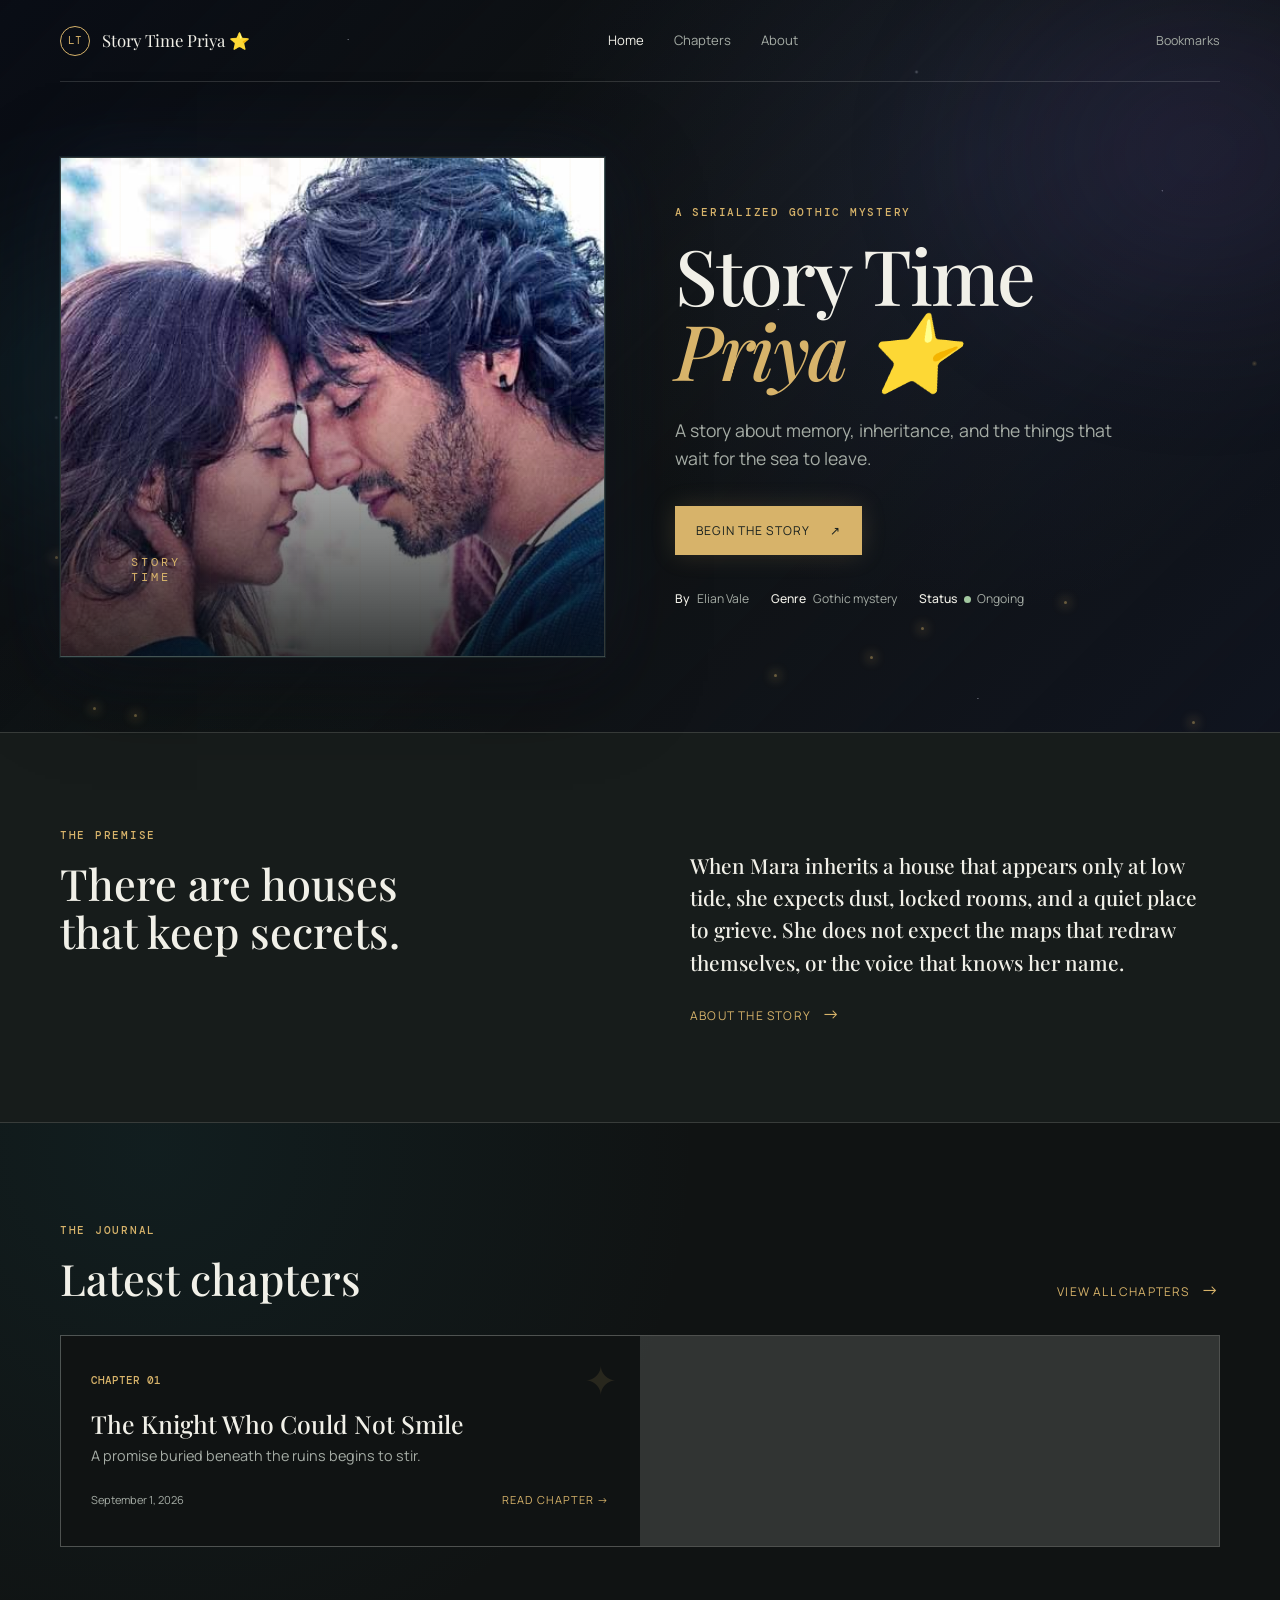
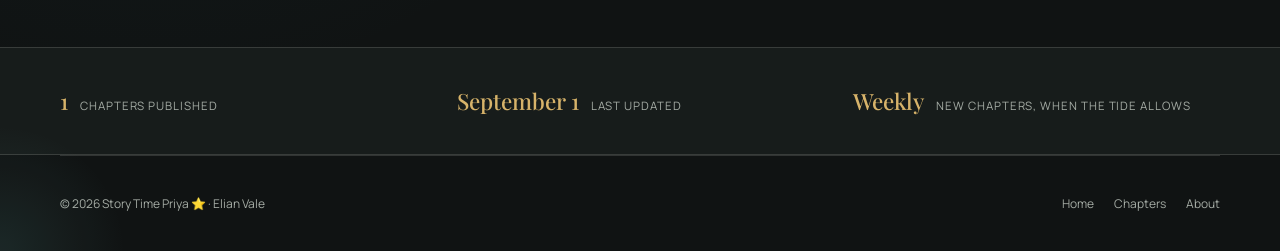
==== index.html @ 5fd2e77a "Create Story Time Priya website" ====
<!doctype html>
<html lang="en">
<head>
  <meta charset="utf-8"><meta name="viewport" content="width=device-width, initial-scale=1">
  <meta name="description" content="Story Time Priya, a serialized story by Elian Vale.">
  <meta property="og:title" content="Story Time Priya ⭐"><meta property="og:type" content="website">
  <title>Story Time Priya ⭐ | A serialized story</title>
  <link rel="stylesheet" href="css/style.css"><link rel="stylesheet" href="css/responsive.css">
</head>
<body data-page="home">
  <div id="site-header"></div>
  <main>
    <section class="hero wrap" aria-labelledby="story-title">
      <div class="hero-art" aria-label="Story Time Priya cover artwork"><img src="assets/images/story-cover.jpg" alt="Priya and her companion sharing a tender moment" onerror="this.hidden=true"><span class="moon"></span><span class="house-mark">STORY<br>TIME</span></div>
      <div class="hero-copy reveal"><p class="eyebrow">A serialized gothic mystery</p><h1 id="story-title">The House<br><em>at Low Tide</em></h1><p class="hero-dek">A story about memory, inheritance, and the things that wait for the sea to leave.</p><div class="hero-actions"><a class="button button-primary" id="start-reading" href="reader.html?chapter=1">Begin the story <span>↗</span></a><a class="text-link" id="continue-reading" href="reader.html?chapter=1" hidden>Continue reading <span>→</span></a></div><div class="hero-meta"><span><b>By</b> Elian Vale</span><span><b>Genre</b> Gothic mystery</span><span><b>Status</b> <i class="status-dot"></i> Ongoing</span></div></div>
    </section>
    <section class="intro-band"><div class="wrap info-grid"><div><p class="eyebrow">The premise</p><h2>There are houses<br>that keep secrets.</h2></div><div><p class="body-large">When Mara inherits a house that appears only at low tide, she expects dust, locked rooms, and a quiet place to grieve. She does not expect the maps that redraw themselves, or the voice that knows her name.</p><a class="text-link" href="about.html">About the story <span>→</span></a></div></div></section>
    <section class="latest wrap" aria-labelledby="latest-title"><div class="section-heading"><div><p class="eyebrow">The journal</p><h2 id="latest-title">Latest chapters</h2></div><a class="text-link" href="chapters.html">View all chapters <span>→</span></a></div><div id="latest-chapters" class="chapter-grid"></div></section>
    <section class="stats-band"><div class="wrap stats-grid"><div><strong id="published-count">0</strong><span>chapters published</span></div><div><strong id="last-updated">—</strong><span>last updated</span></div><div><strong>Weekly</strong><span>new chapters, when the tide allows</span></div></div></section>
  </main>
  <div id="site-footer"></div><div id="toast" role="status" aria-live="polite"></div>
  <script src="data/chapters.js"></script><script src="js/settings.js"></script><script src="js/progress.js"></script><script src="js/app.js"></script>
</body></html>
---- css/style.css ----
@import url('https://fonts.googleapis.com/css2?family=DM+Mono:wght@400;500&family=Manrope:wght@400;500;600;700&family=Playfair+Display:ital,wght@0,500;0,600;1,500;1,600&display=swap');
:root{--bg:#101313;--surface:#171c1b;--surface-2:#202725;--text:#f1f0e8;--muted:#a5aca5;--accent:#d7b36a;--accent-2:#91aaa0;--border:rgba(241,240,232,.15);--reader-bg:#171c1b;--reader-text:#e9e6dc;--shadow:0 22px 70px rgba(0,0,0,.3);--sans:'Manrope',sans-serif;--display:'Playfair Display',Georgia,serif;--mono:'DM Mono',monospace}
[data-theme="light"]{--bg:#f4f1e9;--surface:#fffdf8;--surface-2:#e9e4d9;--text:#1e2825;--muted:#5e6a64;--border:rgba(30,40,37,.16);--reader-bg:#fffdf8;--reader-text:#27332e;--shadow:0 22px 70px rgba(53,45,30,.12)}
[data-theme="sepia"]{--bg:#2a2119;--surface:#392d21;--surface-2:#493a2a;--text:#f1dec0;--muted:#c4aa87;--accent:#e2b979;--border:rgba(241,222,192,.18);--reader-bg:#3a2d21;--reader-text:#f1dec0}
*{box-sizing:border-box}html{scroll-behavior:smooth}body{margin:0;background:var(--bg);color:var(--text);font-family:var(--sans);line-height:1.6}a{color:inherit;text-decoration:none}button,input,select{font:inherit}button{cursor:pointer}button:focus-visible,a:focus-visible,input:focus-visible,select:focus-visible{outline:2px solid var(--accent);outline-offset:4px}.wrap{width:min(1160px,calc(100% - 80px));margin-inline:auto}.site-header{height:82px;display:flex;align-items:center;justify-content:space-between;border-bottom:1px solid var(--border);position:relative;z-index:5}.brand{display:flex;align-items:center;gap:12px;font-family:var(--display);font-size:1.05rem}.brand-mark{width:30px;height:30px;border:1px solid var(--accent);border-radius:50%;display:grid;place-items:center;color:var(--accent);font-family:var(--mono);font-size:.7rem}.main-nav{display:flex;gap:30px;color:var(--muted);font-size:.82rem}.main-nav a:hover,.main-nav a[aria-current="page"]{color:var(--text)}.header-actions{display:flex;align-items:center;gap:12px}.header-actions a{font-size:.78rem;color:var(--muted)}.menu-toggle{display:none;background:none;border:0;color:var(--text);font-size:1.4rem}.hero{min-height:650px;display:grid;grid-template-columns:1fr 1fr;gap:70px;align-items:center;padding-block:70px}.hero-art{height:500px;position:relative;overflow:hidden;background:linear-gradient(155deg,#273b3c,#111a1a 60%,#0d1010);border:1px solid var(--border);box-shadow:var(--shadow)}.hero-art:after{content:"";position:absolute;inset:0;background:linear-gradient(180deg,transparent 35%,rgba(7,10,10,.8)),repeating-linear-gradient(90deg,transparent 0 28px,rgba(215,179,106,.05) 29px 30px);}.moon{position:absolute;width:180px;height:180px;border-radius:50%;background:#e7d4a3;top:72px;right:70px;box-shadow:0 0 80px rgba(229,205,142,.23)}.house-mark{position:absolute;z-index:1;left:70px;bottom:72px;font-family:var(--mono);font-size:.78rem;line-height:1.15;letter-spacing:.25em;color:var(--accent)}.eyebrow{font:500 .68rem var(--mono);text-transform:uppercase;letter-spacing:.16em;color:var(--accent);margin:0 0 18px}.hero h1,.page-heading h1{font:500 clamp(3rem,6vw,5.7rem)/.98 var(--display);letter-spacing:-.03em;margin:0}.hero h1 em,.page-heading h1 em{color:var(--accent);font-weight:500}.hero-dek{color:var(--muted);font-size:1.1rem;max-width:450px;margin:28px 0}.hero-actions{display:flex;align-items:center;gap:24px;margin:34px 0}.button{display:inline-flex;align-items:center;gap:20px;border:1px solid transparent;padding:14px 20px;font-size:.76rem;text-transform:uppercase;letter-spacing:.08em;transition:.2s}.button-primary{background:var(--accent);color:#18201e}.button-primary:hover{background:#efcb82;transform:translateY(-2px)}.button-ghost{border-color:var(--border)}.button-ghost:hover{border-color:var(--accent);color:var(--accent)}.text-link{font-size:.75rem;text-transform:uppercase;letter-spacing:.1em;color:var(--accent)}.text-link span{font-size:1.1rem;margin-left:8px}.hero-meta{display:flex;gap:22px;color:var(--muted);font-size:.76rem;flex-wrap:wrap}.hero-meta b{color:var(--text);font-weight:500;margin-right:5px}.status-dot{display:inline-block;width:7px;height:7px;background:#a2c8a0;border-radius:50%;margin-right:4px}.intro-band,.stats-band{background:var(--surface);border-block:1px solid var(--border)}.intro-band{padding:95px 0}.info-grid{display:grid;grid-template-columns:1fr 1fr;gap:100px}.info-grid h2,.section-heading h2,.reading-progress-summary h2{font:500 2.7rem/1.1 var(--display);margin:0}.body-large{font:500 1.3rem/1.55 var(--display);max-width:520px}.latest{padding-block:100px}.section-heading{display:flex;justify-content:space-between;align-items:end;margin-bottom:32px}.chapter-grid{display:grid;grid-template-columns:repeat(2,1fr);gap:1px;background:var(--border);border:1px solid var(--border)}.chapter-card{background:var(--bg);padding:30px;min-height:210px;transition:.25s}.chapter-card:hover{background:var(--surface-2)}.chapter-card .chapter-number{font:500 .7rem var(--mono);color:var(--accent)}.chapter-card h3{font:500 1.55rem var(--display);margin:16px 0 4px}.chapter-card p{color:var(--muted);margin:0 0 24px;font-size:.9rem}.card-footer{display:flex;justify-content:space-between;align-items:center;font-size:.69rem;color:var(--muted)}.card-footer a{color:var(--accent);text-transform:uppercase;letter-spacing:.1em}.stats-band{padding:38px 0}.stats-grid{display:grid;grid-template-columns:repeat(3,1fr);gap:30px}.stats-grid div{display:flex;align-items:baseline;gap:12px}.stats-grid strong{font:500 1.4rem var(--display);color:var(--accent)}.stats-grid span{font-size:.72rem;color:var(--muted);text-transform:uppercase;letter-spacing:.08em}.site-footer{padding:38px 0;border-top:1px solid var(--border);font-size:.75rem;color:var(--muted)}.footer-inner{display:flex;justify-content:space-between;gap:20px}.footer-nav{display:flex;gap:20px}.page-main{padding-block:100px 120px}.page-heading{max-width:680px;margin-bottom:70px}.page-heading>p:last-child{color:var(--muted);font-size:1.1rem;margin-top:24px}.library-tools{display:flex;justify-content:space-between;gap:20px;align-items:center;padding-bottom:18px;border-bottom:1px solid var(--border)}.search-box{display:flex;align-items:center;gap:12px;max-width:520px;width:100%;color:var(--accent);border-bottom:1px solid var(--border);padding:8px 0}.search-box input{border:0;background:none;color:var(--text);outline:0;width:100%;font-size:.9rem}.sort-label{color:var(--muted);font-size:.78rem}.sort-label select{background:var(--surface);color:var(--text);border:1px solid var(--border);padding:9px 12px;margin-left:8px}.library-list{margin-bottom:80px}.library-row{display:grid;grid-template-columns:70px 1fr auto auto;align-items:center;gap:24px;padding:25px 0;border-bottom:1px solid var(--border)}.library-row:hover h2{color:var(--accent)}.library-row .row-number{font:500 .72rem var(--mono);color:var(--accent)}.library-row h2{font:500 1.35rem var(--display);margin:0}.library-row p{color:var(--muted);margin:3px 0 0;font-size:.82rem}.row-date{font-size:.72rem;color:var(--muted)}.row-status{font:500 .64rem var(--mono);text-transform:uppercase;color:var(--accent)}.row-status.upcoming{color:var(--muted)}.reading-progress-summary{display:flex;justify-content:space-between;align-items:center;padding:44px;background:var(--surface);border:1px solid var(--border)}.reading-progress-summary p{color:var(--muted)}.about-layout{display:grid;grid-template-columns:1fr 1fr;gap:100px}.about-pull{font:500 2rem/1.25 var(--display);color:var(--accent);max-width:400px}.about-copy{max-width:530px}.about-copy>p{color:var(--muted)}.about-copy h2{font:500 1.8rem var(--display);margin-top:60px}.details{border-block:1px solid var(--border);margin:35px 0;padding-block:12px}.details div{display:flex;justify-content:space-between;padding:12px 0;font-size:.82rem}.details dt{color:var(--accent)}.details dd{margin:0;color:var(--muted);text-align:right}.error-state{padding:150px 0;text-align:center}.error-state h1{font:500 3.2rem var(--display)}.error-state p{color:var(--muted);margin-bottom:30px}.toast{position:fixed;right:24px;bottom:24px;padding:13px 18px;background:var(--accent);color:#17201d;font-size:.78rem;z-index:10;transform:translateY(120px);transition:.25s}.toast.show{transform:translateY(0)}
@media (prefers-reduced-motion:reduce){*,*::before,*::after{animation-duration:.01ms!important;transition-duration:.01ms!important;scroll-behavior:auto!important}}
---- css/responsive.css ----
@media(max-width:800px){.wrap{width:min(100% - 36px,600px)}.site-header{height:70px}.main-nav,.header-actions a{display:none}.menu-toggle{display:block}.site-header .main-nav.open{display:flex;position:absolute;top:70px;left:0;right:0;background:var(--surface);padding:20px;flex-direction:column;gap:18px;border-bottom:1px solid var(--border)}.hero{grid-template-columns:1fr;gap:42px;padding-block:45px 70px}.hero-art{height:330px;order:2}.moon{width:120px;height:120px;top:45px;right:45px}.house-mark{left:40px;bottom:40px}.hero h1,.page-heading h1{font-size:3.5rem}.intro-band{padding:65px 0}.info-grid,.about-layout{grid-template-columns:1fr;gap:30px}.latest{padding-block:65px}.section-heading{align-items:start;gap:15px;flex-direction:column}.chapter-grid{grid-template-columns:1fr}.stats-grid{grid-template-columns:1fr;gap:18px}.footer-inner{flex-direction:column}.page-main{padding-block:65px 80px}.page-heading{margin-bottom:45px}.library-tools{align-items:stretch;flex-direction:column}.library-row{grid-template-columns:45px 1fr auto;gap:12px;padding:20px 0}.row-date{grid-column:2;font-size:.68rem}.row-status{grid-column:3;grid-row:1}.library-row .button{grid-column:2 / -1;justify-content:center}.reading-progress-summary{align-items:start;flex-direction:column;gap:20px;padding:28px}.reader-heading{margin:60px auto 50px}.reader-tools{flex-wrap:wrap}.chapter-body{font-size:var(--reader-size,1.1rem);line-height:1.85}.reader-navigation{margin-top:65px}.reader-navigation .nav-center{display:none}.about-pull{font-size:1.7rem}.details div{gap:20px;flex-direction:column}.details dd{text-align:left}.hero-meta{gap:12px}.header-actions{margin-left:auto;margin-right:12px}}

@media(max-width:480px){.wrap{width:calc(100% - 28px)}.site-header{width:calc(100% - 28px)}.brand{font-size:.9rem;min-width:0}.brand span:last-child{white-space:nowrap;overflow:hidden;text-overflow:ellipsis}.hero{padding-top:34px}.hero h1,.page-heading h1{font-size:clamp(2.65rem,14vw,3.5rem);overflow-wrap:anywhere}.hero-dek{font-size:1rem}.hero-actions{align-items:stretch;flex-direction:column;gap:16px}.hero-actions .button{justify-content:space-between}.hero-art{height:260px}.moon{width:95px;height:95px;right:30px}.house-mark{left:28px;bottom:30px}.info-grid h2,.section-heading h2,.reading-progress-summary h2{font-size:2.15rem}.body-large{font-size:1.15rem}.library-row{grid-template-columns:34px 1fr;gap:10px}.row-status{grid-column:2;grid-row:2;justify-self:start}.row-date{grid-column:2;grid-row:3}.library-row .button{grid-column:1 / -1}.reader-heading h1{font-size:clamp(2.35rem,12vw,4rem);overflow-wrap:anywhere}.reader-tools{gap:7px}.icon-button{padding:10px 9px;font-size:.67rem}.reader-navigation{align-items:stretch;flex-direction:column}.reader-navigation a{text-align:center;border:1px solid var(--border);padding:12px}.settings-dialog form{padding:22px 18px}.segmented{flex-wrap:wrap}.segmented button{min-width:calc(50% - 3px)}.resume-prompt{width:calc(100% - 28px);flex-wrap:wrap;justify-content:center;text-align:center}}

@media(max-width:360px){.hero h1,.page-heading h1{font-size:2.45rem}.brand{font-size:.78rem}.header-actions{margin-right:4px}.chapter-card{padding:24px 20px}.chapter-card h3{font-size:1.35rem}.hero-meta{font-size:.7rem}.reader .chapter-body{font-size:var(--reader-size,1.05rem)}}

@media(min-width:1400px){.hero{min-height:720px;grid-template-columns:minmax(0,1fr) minmax(0,1fr)}.hero h1{font-size:6rem}.hero-art{height:570px}}

@media(prefers-reduced-motion:reduce){.site-header,.button,.chapter-card,.toast{transition:none}}
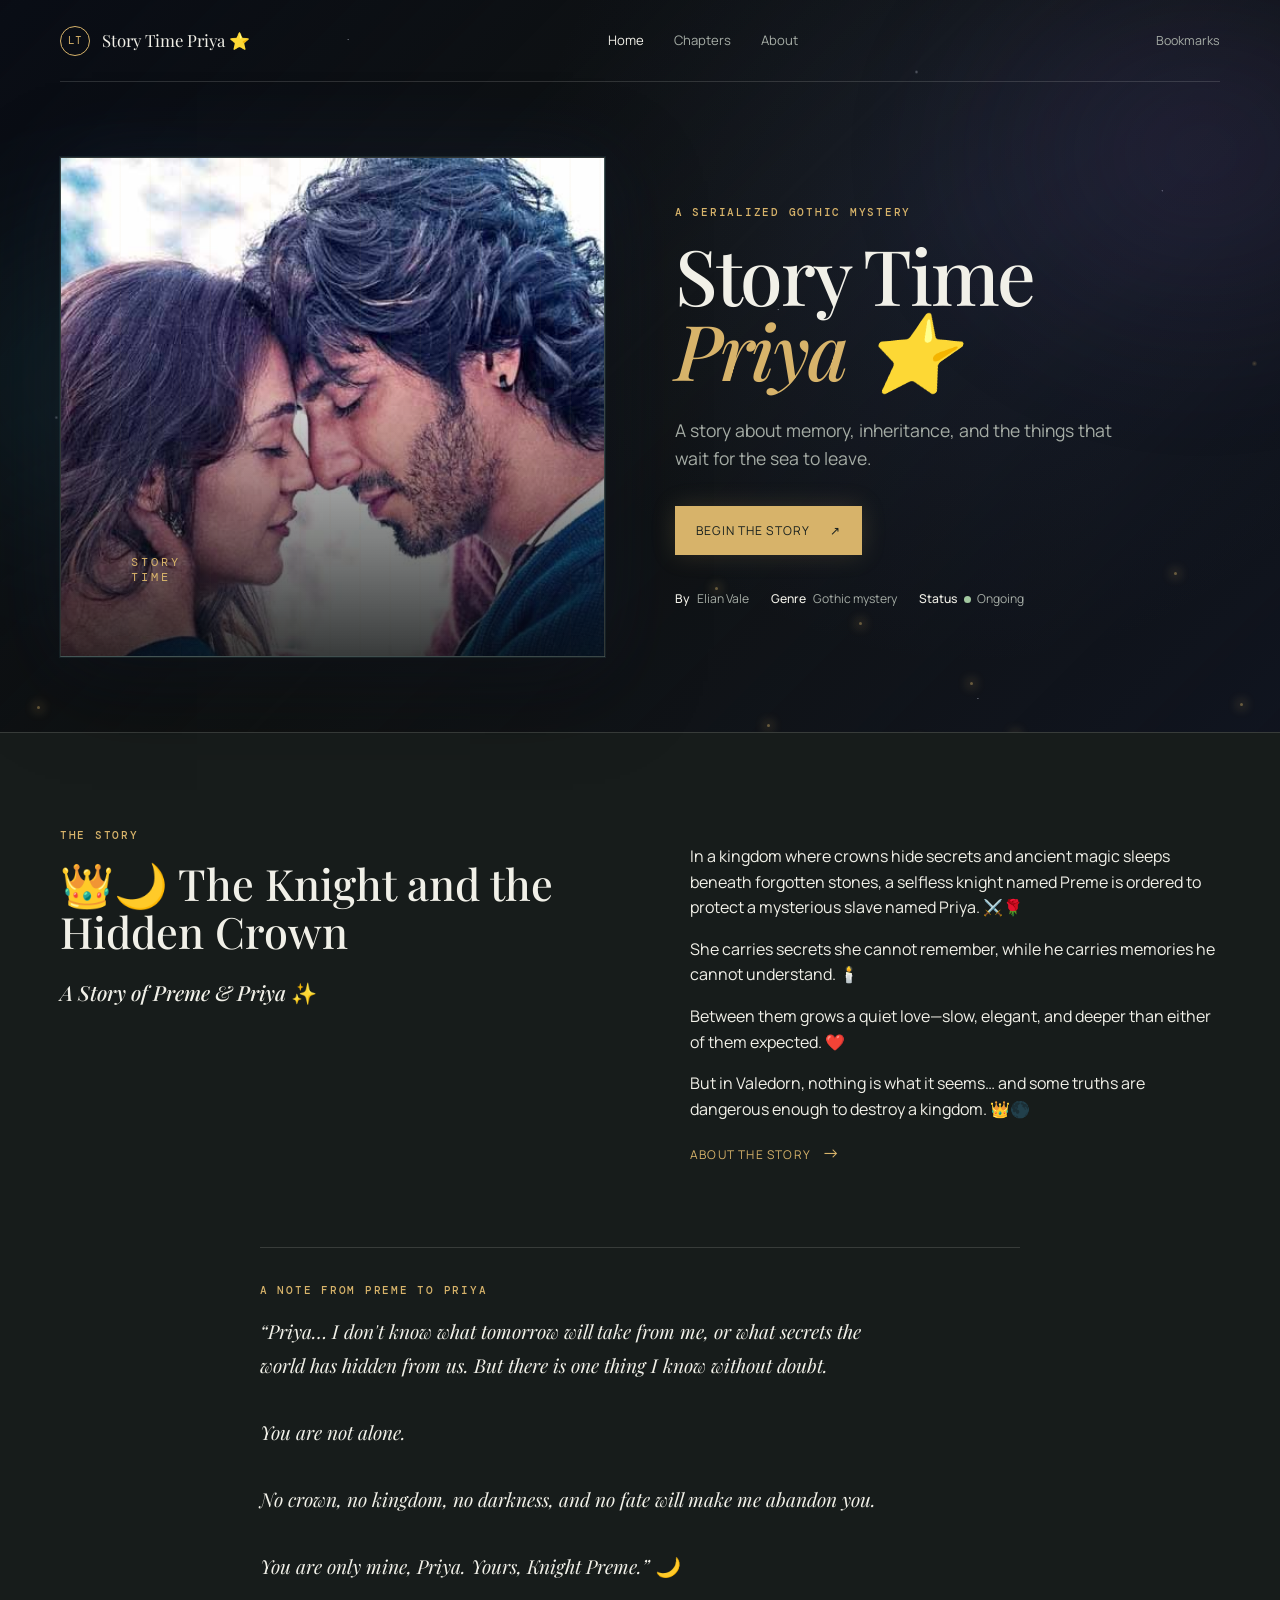
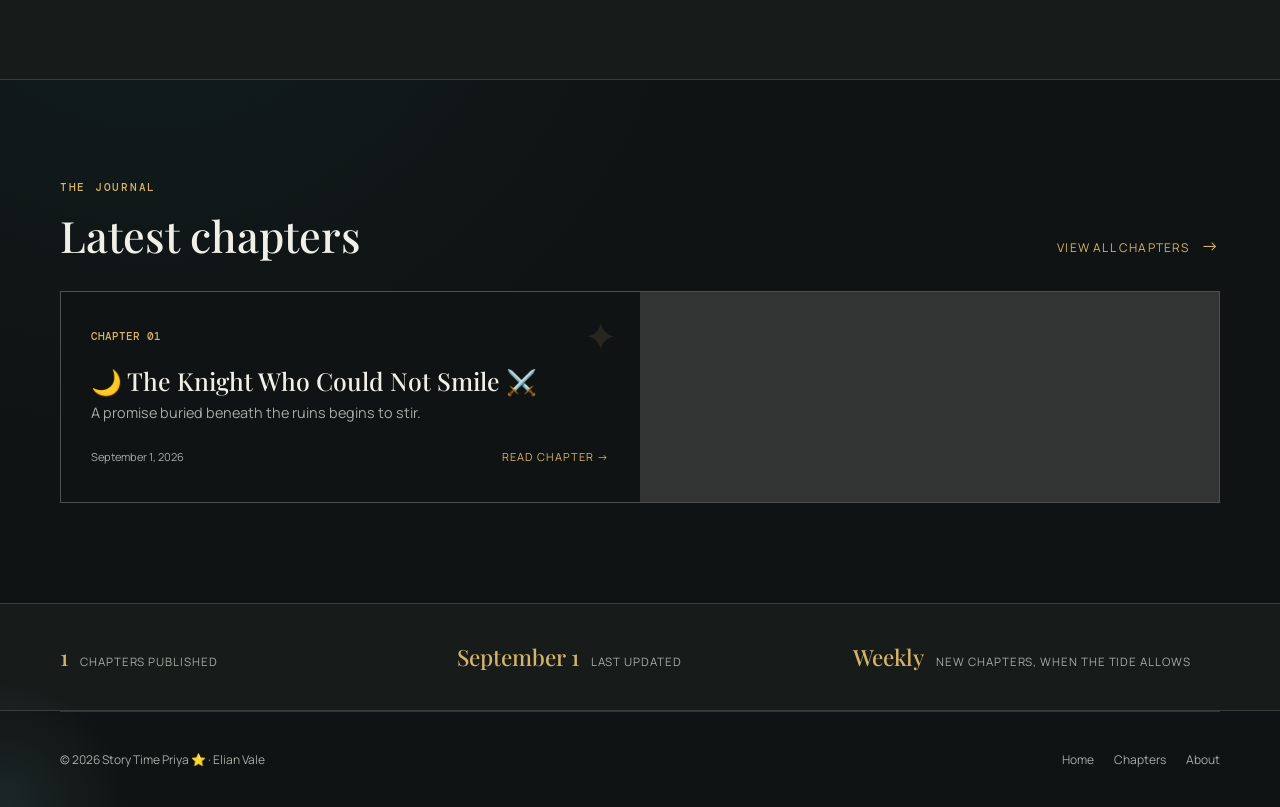
==== commit 13c4f3e1: "file add" ====
--- a/index.html
+++ b/index.html
@@ -14,7 +14,7 @@
       <div class="hero-art" aria-label="Story Time Priya cover artwork"><img src="assets/images/story-cover.jpg" alt="Priya and her companion sharing a tender moment" onerror="this.hidden=true"><span class="moon"></span><span class="house-mark">STORY<br>TIME</span></div>
       <div class="hero-copy reveal"><p class="eyebrow">A serialized gothic mystery</p><h1 id="story-title">The House<br><em>at Low Tide</em></h1><p class="hero-dek">A story about memory, inheritance, and the things that wait for the sea to leave.</p><div class="hero-actions"><a class="button button-primary" id="start-reading" href="reader.html?chapter=1">Begin the story <span>↗</span></a><a class="text-link" id="continue-reading" href="reader.html?chapter=1" hidden>Continue reading <span>→</span></a></div><div class="hero-meta"><span><b>By</b> Elian Vale</span><span><b>Genre</b> Gothic mystery</span><span><b>Status</b> <i class="status-dot"></i> Ongoing</span></div></div>
     </section>
-    <section class="intro-band"><div class="wrap info-grid"><div><p class="eyebrow">The premise</p><h2>There are houses<br>that keep secrets.</h2></div><div><p class="body-large">When Mara inherits a house that appears only at low tide, she expects dust, locked rooms, and a quiet place to grieve. She does not expect the maps that redraw themselves, or the voice that knows her name.</p><a class="text-link" href="about.html">About the story <span>→</span></a></div></div></section>
+    <section class="intro-band"><div class="wrap info-grid"><div><p class="eyebrow">The story</p><h2>👑🌙 The Knight and the Hidden Crown</h2><p class="body-large"><em>A Story of Preme &amp; Priya</em> ✨</p></div><div><p>In a kingdom where crowns hide secrets and ancient magic sleeps beneath forgotten stones, a selfless knight named Preme is ordered to protect a mysterious slave named Priya. ⚔️🌹</p><p>She carries secrets she cannot remember, while he carries memories he cannot understand. 🕯️</p><p>Between them grows a quiet love—slow, elegant, and deeper than either of them expected. ❤️</p><p>But in Valedorn, nothing is what it seems… and some truths are dangerous enough to destroy a kingdom. 👑🌑</p><a class="text-link" href="about.html">About the story <span>→</span></a></div></div><div class="wrap preme-note"><p class="eyebrow">A note from Preme to Priya</p><blockquote>“Priya… I don't know what tomorrow will take from me, or what secrets the world has hidden from us. But there is one thing I know without doubt.<br><br>You are not alone.<br><br>No crown, no kingdom, no darkness, and no fate will make me abandon you.<br><br>You are only mine, Priya. Yours, Knight Preme.” 🌙</blockquote></div></section>
     <section class="latest wrap" aria-labelledby="latest-title"><div class="section-heading"><div><p class="eyebrow">The journal</p><h2 id="latest-title">Latest chapters</h2></div><a class="text-link" href="chapters.html">View all chapters <span>→</span></a></div><div id="latest-chapters" class="chapter-grid"></div></section>
     <section class="stats-band"><div class="wrap stats-grid"><div><strong id="published-count">0</strong><span>chapters published</span></div><div><strong id="last-updated">—</strong><span>last updated</span></div><div><strong>Weekly</strong><span>new chapters, when the tide allows</span></div></div></section>
   </main>
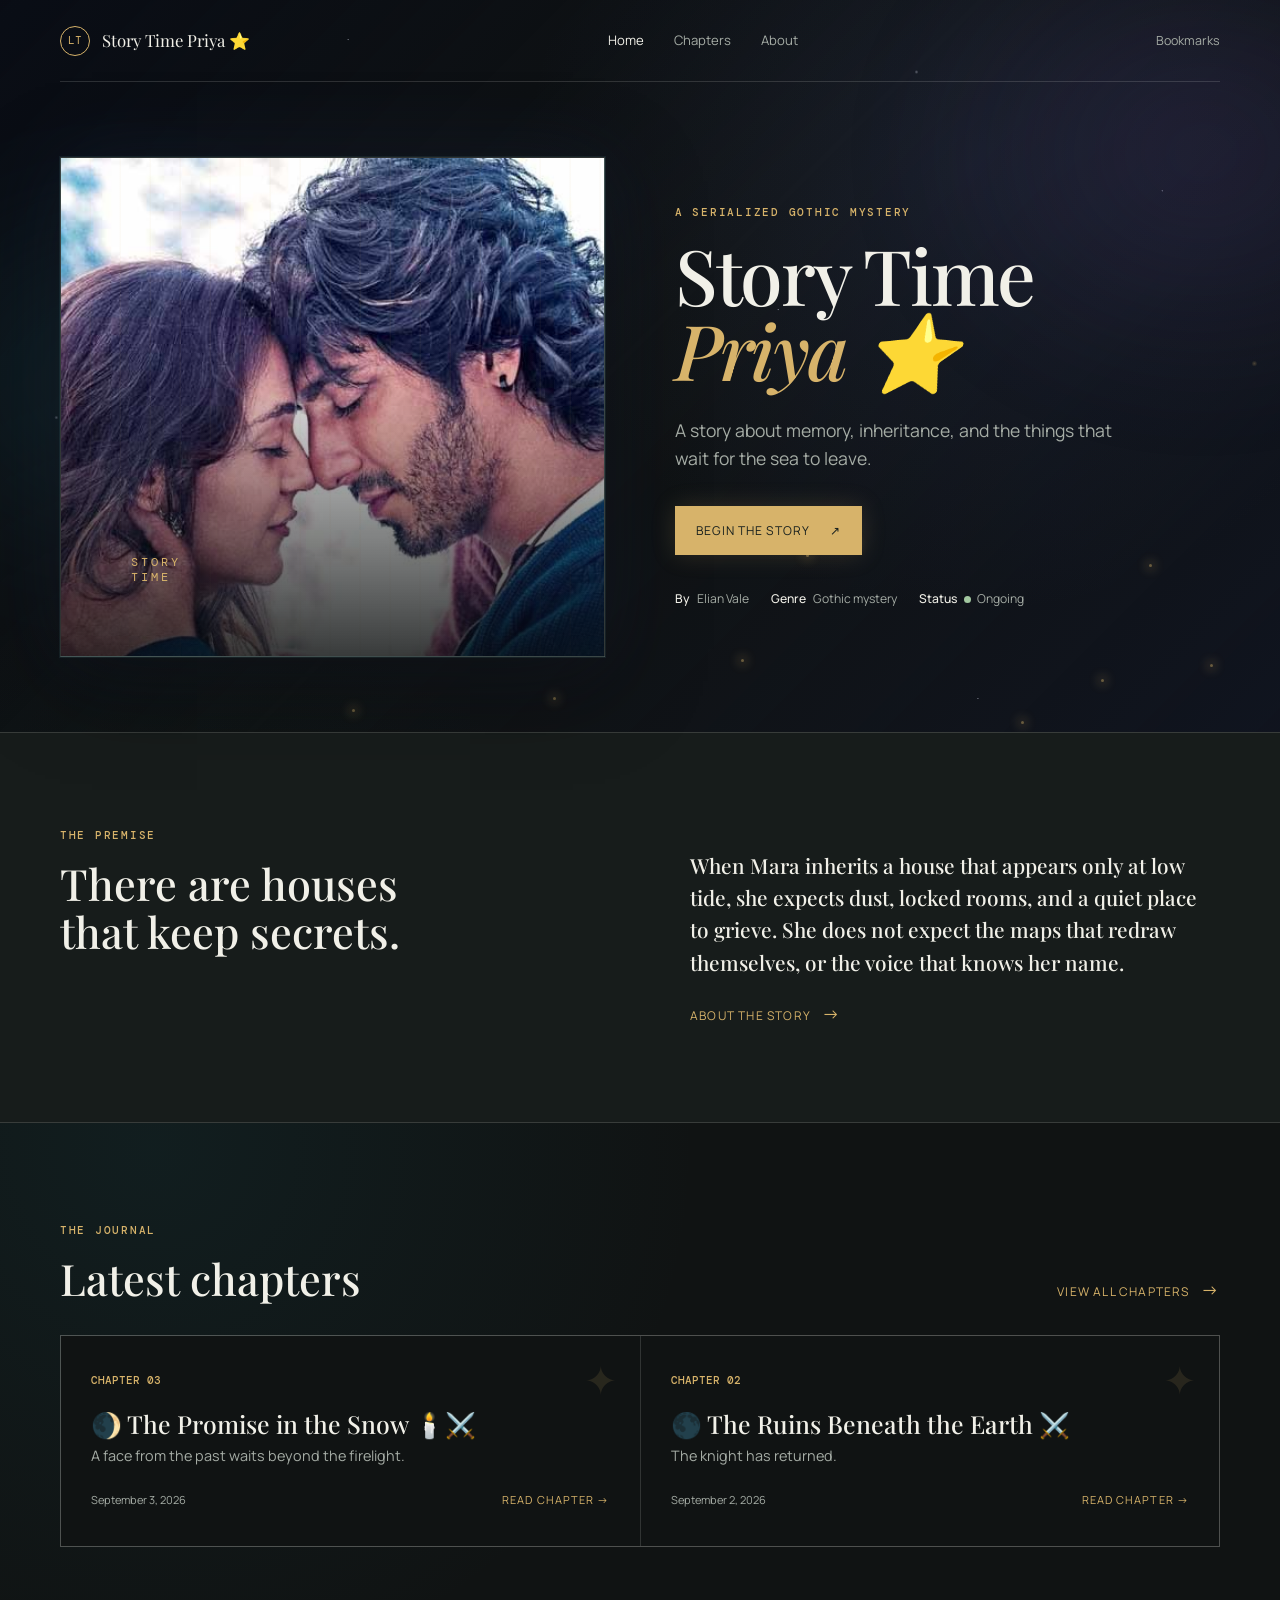
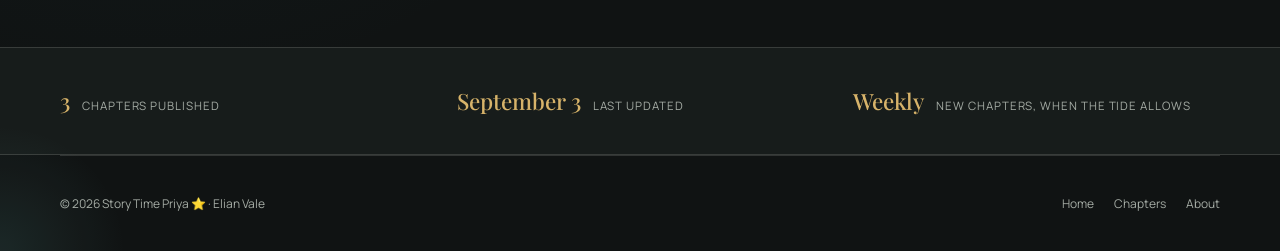
==== commit 908bb54c: "add file" ====
--- a/index.html
+++ b/index.html
@@ -14,7 +14,7 @@
       <div class="hero-art" aria-label="Story Time Priya cover artwork"><img src="assets/images/story-cover.jpg" alt="Priya and her companion sharing a tender moment" onerror="this.hidden=true"><span class="moon"></span><span class="house-mark">STORY<br>TIME</span></div>
       <div class="hero-copy reveal"><p class="eyebrow">A serialized gothic mystery</p><h1 id="story-title">The House<br><em>at Low Tide</em></h1><p class="hero-dek">A story about memory, inheritance, and the things that wait for the sea to leave.</p><div class="hero-actions"><a class="button button-primary" id="start-reading" href="reader.html?chapter=1">Begin the story <span>↗</span></a><a class="text-link" id="continue-reading" href="reader.html?chapter=1" hidden>Continue reading <span>→</span></a></div><div class="hero-meta"><span><b>By</b> Elian Vale</span><span><b>Genre</b> Gothic mystery</span><span><b>Status</b> <i class="status-dot"></i> Ongoing</span></div></div>
     </section>
-    <section class="intro-band"><div class="wrap info-grid"><div><p class="eyebrow">The story</p><h2>👑🌙 The Knight and the Hidden Crown</h2><p class="body-large"><em>A Story of Preme &amp; Priya</em> ✨</p></div><div><p>In a kingdom where crowns hide secrets and ancient magic sleeps beneath forgotten stones, a selfless knight named Preme is ordered to protect a mysterious slave named Priya. ⚔️🌹</p><p>She carries secrets she cannot remember, while he carries memories he cannot understand. 🕯️</p><p>Between them grows a quiet love—slow, elegant, and deeper than either of them expected. ❤️</p><p>But in Valedorn, nothing is what it seems… and some truths are dangerous enough to destroy a kingdom. 👑🌑</p><a class="text-link" href="about.html">About the story <span>→</span></a></div></div><div class="wrap preme-note"><p class="eyebrow">A note from Preme to Priya</p><blockquote>“Priya… I don't know what tomorrow will take from me, or what secrets the world has hidden from us. But there is one thing I know without doubt.<br><br>You are not alone.<br><br>No crown, no kingdom, no darkness, and no fate will make me abandon you.<br><br>You are only mine, Priya. Yours, Knight Preme.” 🌙</blockquote></div></section>
+    <section class="intro-band"><div class="wrap info-grid"><div><p class="eyebrow">The premise</p><h2>There are houses<br>that keep secrets.</h2></div><div><p class="body-large">When Mara inherits a house that appears only at low tide, she expects dust, locked rooms, and a quiet place to grieve. She does not expect the maps that redraw themselves, or the voice that knows her name.</p><a class="text-link" href="about.html">About the story <span>→</span></a></div></div></section>
     <section class="latest wrap" aria-labelledby="latest-title"><div class="section-heading"><div><p class="eyebrow">The journal</p><h2 id="latest-title">Latest chapters</h2></div><a class="text-link" href="chapters.html">View all chapters <span>→</span></a></div><div id="latest-chapters" class="chapter-grid"></div></section>
     <section class="stats-band"><div class="wrap stats-grid"><div><strong id="published-count">0</strong><span>chapters published</span></div><div><strong id="last-updated">—</strong><span>last updated</span></div><div><strong>Weekly</strong><span>new chapters, when the tide allows</span></div></div></section>
   </main>
